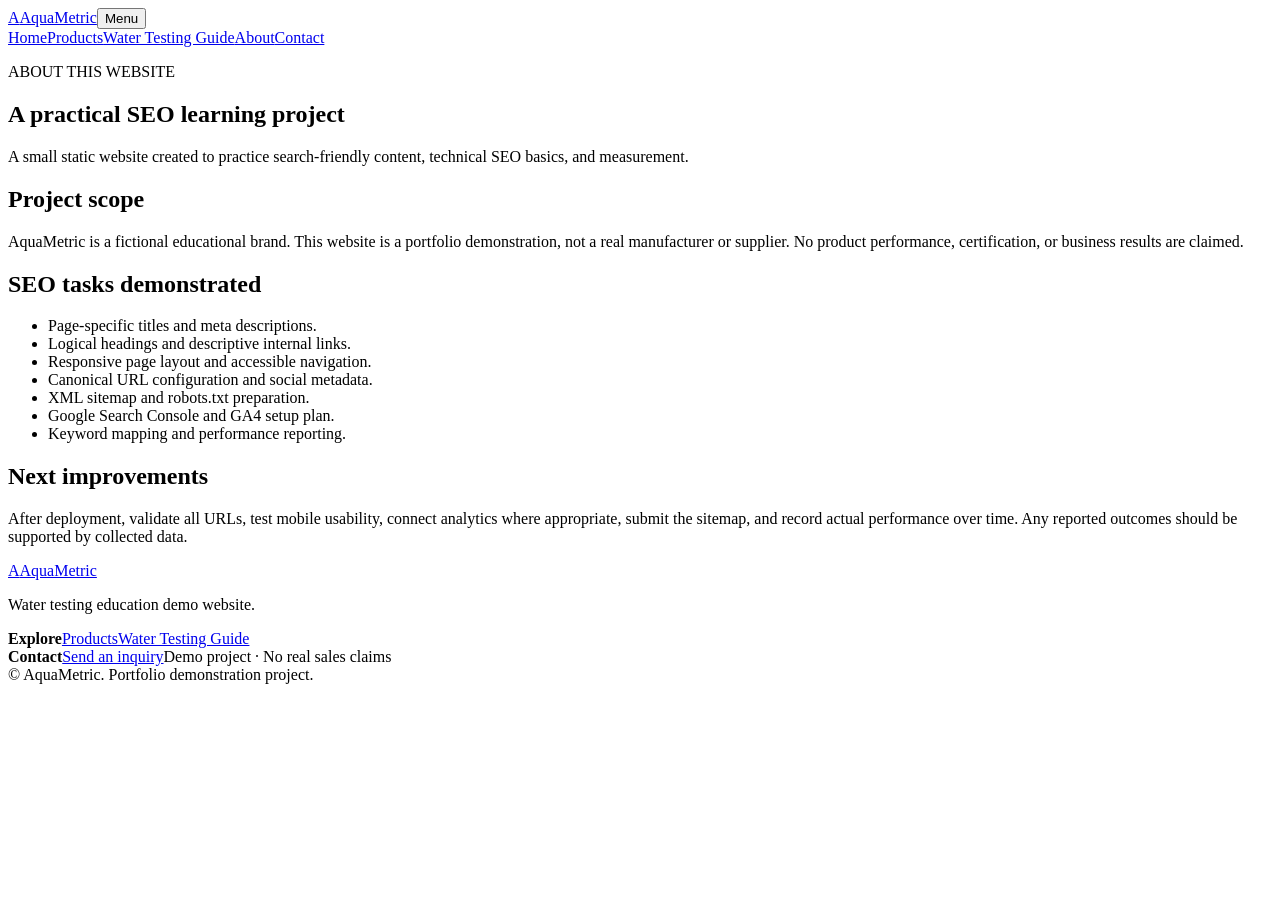
==== about.html @ 7d16f0ea "Add files via upload" ====
<!doctype html>
<html lang="en">
<head><meta charset="utf-8"><meta name="viewport" content="width=device-width, initial-scale=1"><title>About This SEO Demo Project | AquaMetric</title><meta name="description" content="Learn about the AquaMetric educational website built to demonstrate on-page SEO, internal linking, technical checks, and analytics setup."><meta name="robots" content="index,follow"><link rel="canonical" href="https://YOUR-USERNAME.github.io/YOUR-REPOSITORY/about.html"><link rel="stylesheet" href="assets/css/styles.css"></head>
<body><header class="site-header"><div class="container nav-wrap"><a class="brand" href="index.html"><span class="brand-mark">A</span><span>AquaMetric</span></a><button class="menu-toggle" aria-expanded="false" aria-controls="main-nav">Menu</button><nav id="main-nav" class="main-nav" aria-label="Main navigation"><a href="index.html">Home</a><a href="products.html">Products</a><a href="guide.html">Water Testing Guide</a><a href="about.html" aria-current="page">About</a><a class="nav-cta" href="contact.html">Contact</a></nav></div></header>
<main id="main"><section class="page-hero"><div class="container"><p class="eyebrow">ABOUT THIS WEBSITE</p><h1>A practical SEO learning project</h1><p>A small static website created to practice search-friendly content, technical SEO basics, and measurement.</p></div></section><section class="section"><div class="container content-narrow"><h2>Project scope</h2><p>AquaMetric is a fictional educational brand. This website is a portfolio demonstration, not a real manufacturer or supplier. No product performance, certification, or business results are claimed.</p><h2>SEO tasks demonstrated</h2><ul class="feature-list"><li>Page-specific titles and meta descriptions.</li><li>Logical headings and descriptive internal links.</li><li>Responsive page layout and accessible navigation.</li><li>Canonical URL configuration and social metadata.</li><li>XML sitemap and robots.txt preparation.</li><li>Google Search Console and GA4 setup plan.</li><li>Keyword mapping and performance reporting.</li></ul><h2>Next improvements</h2><p>After deployment, validate all URLs, test mobile usability, connect analytics where appropriate, submit the sitemap, and record actual performance over time. Any reported outcomes should be supported by collected data.</p></div></section></main>
<footer class="site-footer"><div class="container footer-grid"><div><a class="brand brand-light" href="index.html"><span class="brand-mark">A</span><span>AquaMetric</span></a><p>Water testing education demo website.</p></div><div><strong>Explore</strong><a href="products.html">Products</a><a href="guide.html">Water Testing Guide</a></div><div><strong>Contact</strong><a href="contact.html">Send an inquiry</a><span class="footer-note">Demo project · No real sales claims</span></div></div><div class="container footer-bottom">© <span id="year"></span> AquaMetric. Portfolio demonstration project.</div></footer><script src="assets/js/main.js"></script></body></html>
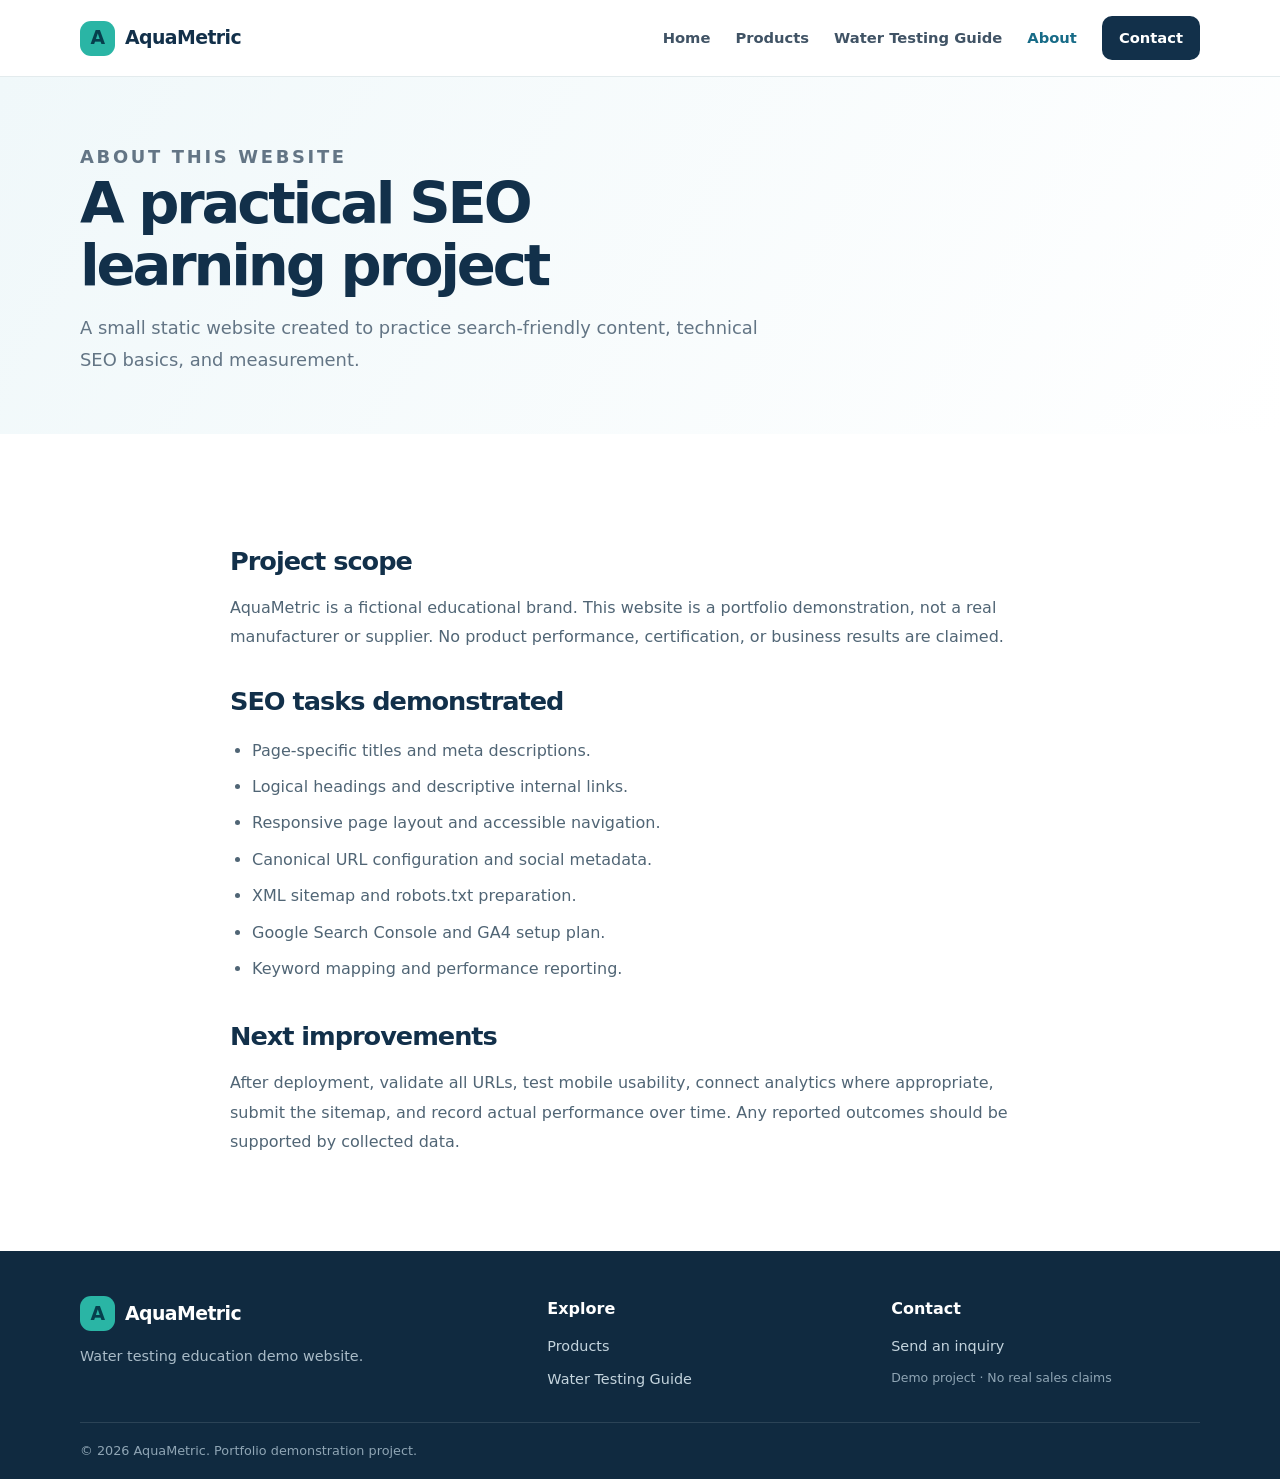
==== commit 505307f8: "Add files via upload" ====
--- a/assets/css/styles.css
+++ b/assets/css/styles.css
@@ -0,0 +1 @@
+:root{--navy:#12304a;--blue:#176b87;--teal:#2ab5a5;--ink:#203243;--muted:#637585;--paper:#fff;--soft:#f2f7f8;--line:#dce6e9;--shadow:0 18px 50px rgba(18,48,74,.10)}*{box-sizing:border-box}html{scroll-behavior:smooth}body{margin:0;color:var(--ink);background:var(--paper);font-family:Inter,ui-sans-serif,system-ui,-apple-system,BlinkMacSystemFont,"Segoe UI",sans-serif;line-height:1.65}a{color:inherit}.container{width:min(1120px,calc(100% - 40px));margin-inline:auto}.skip-link{position:absolute;left:-999px;top:0;background:#fff;padding:10px;z-index:99}.skip-link:focus{left:10px}.site-header{position:sticky;top:0;z-index:20;background:rgba(255,255,255,.95);backdrop-filter:blur(12px);border-bottom:1px solid rgba(220,230,233,.8)}.nav-wrap{min-height:76px;display:flex;align-items:center;justify-content:space-between;gap:24px}.brand{display:inline-flex;align-items:center;gap:10px;text-decoration:none;font-weight:800;font-size:1.18rem;letter-spacing:-.03em;color:var(--navy)}.brand-mark{display:grid;place-items:center;width:35px;height:35px;border-radius:11px;background:var(--teal);color:#063f4d;font-weight:900}.main-nav{display:flex;align-items:center;gap:25px}.main-nav a{text-decoration:none;font-size:.92rem;font-weight:650;color:#405365}.main-nav a:hover,.main-nav a[aria-current=page]{color:var(--blue)}.main-nav .nav-cta{background:var(--navy);color:#fff;padding:10px 17px;border-radius:10px}.menu-toggle{display:none;border:1px solid var(--line);background:#fff;border-radius:8px;padding:8px 12px}.hero{overflow:hidden;background:linear-gradient(120deg,#f4fafb 0%,#fff 62%);padding:75px 0 82px}.hero-grid{display:grid;grid-template-columns:1.05fr .95fr;align-items:center;gap:55px}.eyebrow{margin:0 0 13px;color:var(--blue);font-size:.75rem;font-weight:850;letter-spacing:.15em}.hero h1,.page-hero h1{font-size:clamp(2.4rem,5vw,4.45rem);line-height:1.07;letter-spacing:-.055em;color:var(--navy);margin:0 0 22px;max-width:700px}.hero-text,.page-hero p{font-size:1.12rem;line-height:1.8;color:var(--muted);max-width:610px}.hero-actions{display:flex;gap:12px;flex-wrap:wrap;margin:27px 0 18px}.button{display:inline-flex;align-items:center;justify-content:center;text-decoration:none;border:0;border-radius:10px;padding:13px 19px;font:inherit;font-weight:750;cursor:pointer}.button-primary{background:var(--navy);color:#fff}.button-primary:hover{background:#1d4a68}.button-secondary{border:1px solid #c8d9de;background:#fff;color:var(--navy)}.fine-print{font-size:.78rem;color:#7a8b97}.hero-art{min-height:390px;border-radius:28px;background:linear-gradient(145deg,#dff5f2,#e9f2fb);position:relative;display:grid;place-items:center;overflow:hidden}.water-circle{position:absolute;border:1px solid rgba(23,107,135,.17);border-radius:50%;width:310px;height:310px}.circle-two{width:410px;height:410px}.meter{position:relative;z-index:2;width:158px;height:300px;border-radius:35px 35px 28px 28px;background:linear-gradient(100deg,#fdfefe,#e5edf0);box-shadow:0 28px 40px rgba(18,48,74,.2),inset -7px 0 9px rgba(18,48,74,.06);transform:rotate(8deg);padding:17px 14px}.meter-cap{width:100%;height:28px;border-radius:16px 16px 9px 9px;background:#e0e8eb;margin-bottom:22px}.meter-screen{height:95px;background:#193947;border:5px solid #d5e0e3;border-radius:10px;color:#d4fff5;padding:10px 8px;display:flex;flex-direction:column;align-items:center;justify-content:center}.meter-screen span{font-size:8px;letter-spacing:.15em}.meter-screen strong{font-size:27px;line-height:1.2}.meter-screen small{font-size:6px;color:#9ed6ce}.meter-button{width:26px;height:26px;border-radius:50%;background:#b8d2d7;margin:18px auto 13px;box-shadow:inset 0 2px 3px #fff}.meter-label{text-align:center;color:#78919b;font-size:8px;letter-spacing:.15em;font-weight:900}.art-tag{position:absolute;bottom:27px;right:24px;background:#fff;padding:10px 14px;border-radius:12px;box-shadow:var(--shadow);font-size:.8rem;font-weight:700}.dot{display:inline-block;width:8px;height:8px;border-radius:50%;background:var(--teal);margin-right:7px}.section{padding:78px 0}.section-tint{background:var(--soft)}.section-heading{display:flex;align-items:end;justify-content:space-between;gap:25px;margin-bottom:30px}.section-heading h2,.split h2,.content-narrow h2,.contact-layout h2{font-size:clamp(1.7rem,3vw,2.5rem);line-height:1.2;letter-spacing:-.04em;color:var(--navy);margin:0 0 12px}.section-heading>p{max-width:380px;color:var(--muted);margin:0}.card-grid{display:grid;gap:18px}.card-grid.three{grid-template-columns:repeat(3,1fr)}.card-grid.two{grid-template-columns:repeat(2,1fr);margin:25px 0}.info-card{padding:25px;border:1px solid var(--line);border-radius:17px;background:#fff;box-shadow:0 8px 28px rgba(18,48,74,.035)}.info-card h3{color:var(--navy);margin:14px 0 8px;font-size:1.13rem}.info-card p{color:var(--muted);margin:0 0 16px}.card-icon{display:grid;place-items:center;width:42px;height:42px;background:#e4f6f3;color:#176b70;border-radius:12px;font-weight:850}.text-link{color:var(--blue);font-weight:750;text-decoration-thickness:1px;text-underline-offset:4px}.split{display:grid;grid-template-columns:1fr .8fr;gap:65px;align-items:center}.split p{color:var(--muted)}.split .button{margin-top:12px}.check-list{padding:23px 26px;border:1px solid var(--line);background:#fff;border-radius:18px}.check-list p{margin:12px 0;color:var(--ink);font-weight:650}.check-list span{color:#159a88;margin-right:10px;font-weight:900}.site-footer{background:#102a40;color:#d7e3e9;padding:45px 0 18px}.footer-grid{display:grid;grid-template-columns:1.4fr 1fr 1fr;gap:35px;padding-bottom:30px}.brand-light{color:#fff}.footer-grid p{color:#a9bbc7;font-size:.9rem}.footer-grid>div:not(:first-child){display:flex;flex-direction:column;align-items:flex-start;gap:9px}.footer-grid strong{color:#fff;margin-bottom:4px}.footer-grid a:not(.brand){text-decoration:none;color:#c4d4dd;font-size:.9rem}.footer-note{font-size:.78rem;color:#8fa5b4}.footer-bottom{border-top:1px solid #2b4356;padding-top:17px;color:#8fa5b4;font-size:.8rem}.page-hero{background:linear-gradient(120deg,#f0f8fa,#fff);padding:64px 0 58px}.page-hero h1{font-size:clamp(2.2rem,4.5vw,3.6rem);margin-bottom:15px}.page-hero p{margin:0;max-width:700px}.content-narrow{max-width:820px}.content-narrow h2{font-size:1.6rem;margin-top:34px}.content-narrow p,.content-narrow li{color:#506575}.content-narrow p{line-height:1.85}.notice{padding:17px 19px;border-left:4px solid var(--teal);background:#eff9f7;border-radius:0 10px 10px 0;color:#365563;margin:18px 0 25px}.feature-list{padding-left:22px}.feature-list li{padding:5px 0}.article-meta{font-size:.85rem;color:#82929e!important}.contact-layout{display:grid;grid-template-columns:.8fr 1fr;gap:60px}.contact-layout p{color:var(--muted)}.contact-form{padding:28px;border:1px solid var(--line);border-radius:18px;box-shadow:var(--shadow);display:flex;flex-direction:column;gap:9px}.contact-form label{font-weight:750;font-size:.9rem;margin-top:7px}.contact-form input,.contact-form select,.contact-form textarea{width:100%;padding:12px 13px;border:1px solid #cbd9de;border-radius:9px;font:inherit;background:#fff;color:var(--ink)}.contact-form input:focus,.contact-form select:focus,.contact-form textarea:focus{outline:3px solid #bcece5;border-color:var(--blue)}.contact-form button{margin-top:10px}.form-message{font-size:.9rem;color:#176b70}.form-message:empty{display:none}@media(max-width:800px){.hero-grid,.split,.contact-layout{grid-template-columns:1fr}.hero-grid{gap:35px}.hero-art{min-height:330px}.card-grid.three{grid-template-columns:1fr}.section-heading{display:block}.section-heading>p{margin-top:10px}.split{gap:25px}.contact-layout{gap:25px}.main-nav{gap:14px}.main-nav a{font-size:.82rem}}@media(max-width:620px){.container{width:min(100% - 30px,1120px)}.nav-wrap{min-height:66px;flex-wrap:wrap}.menu-toggle{display:block}.main-nav{display:none;flex-basis:100%;padding:0 0 16px;align-items:stretch;flex-direction:column;gap:4px}.main-nav.is-open{display:flex}.main-nav a{padding:10px 8px}.main-nav .nav-cta{align-self:flex-start;padding:9px 14px}.hero{padding:50px 0 55px}.hero h1{font-size:2.65rem}.hero-art{min-height:300px}.meter{transform:scale(.88) rotate(8deg)}.section{padding:55px 0}.card-grid.two{grid-template-columns:1fr}.footer-grid{grid-template-columns:1fr 1fr}.footer-grid>div:first-child{grid-column:1/-1}.page-hero{padding:48px 0}.contact-form{padding:20px}}
